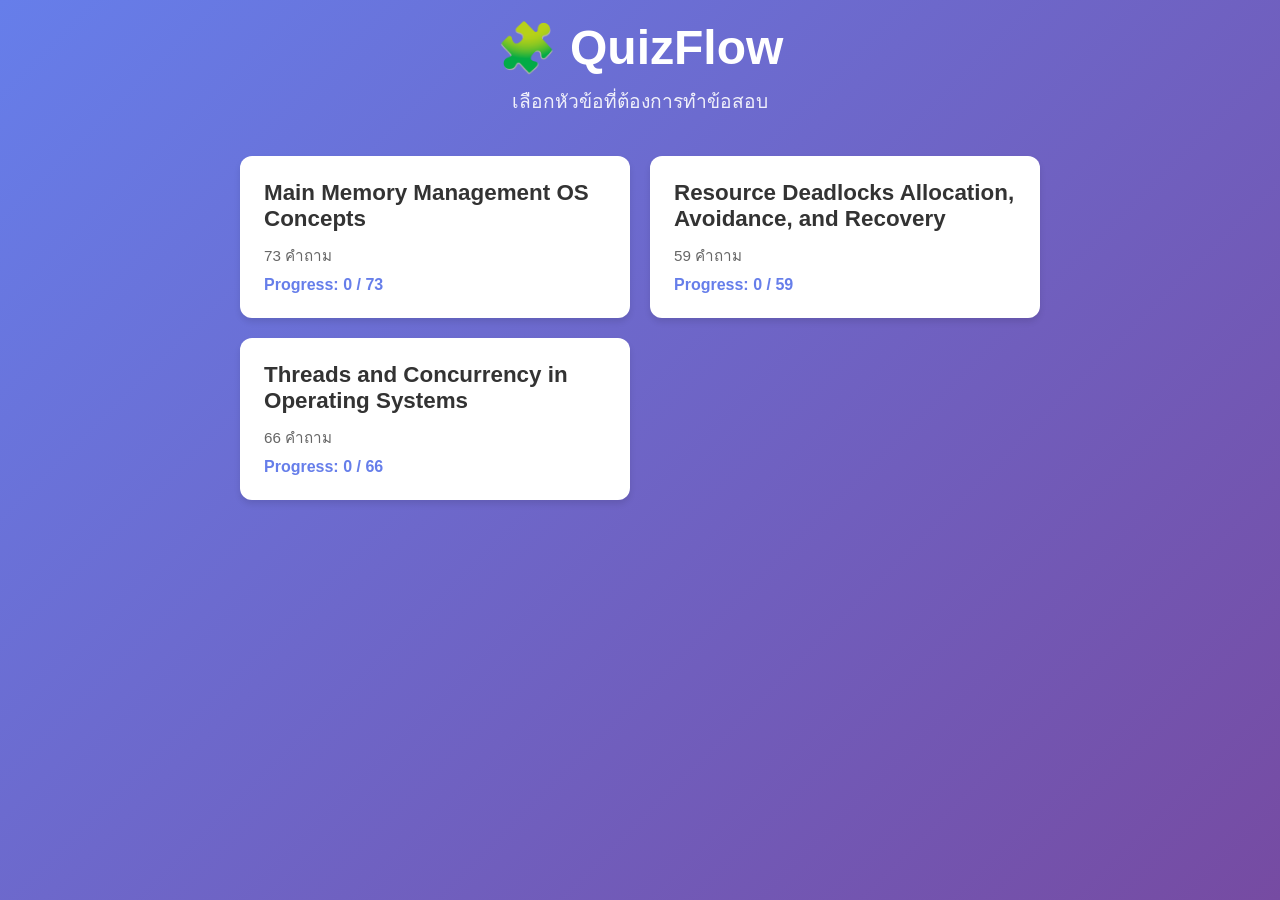
==== index.html @ c289e6de "Initial commit Created from https://vercel.com/new" ====
<!DOCTYPE html>
<html lang="th">
<head>
    <meta charset="UTF-8">
    <meta name="viewport" content="width=device-width, initial-scale=1.0">
    <title>QuizFlow - Quiz Library</title>
    <link rel="stylesheet" href="style.css">
</head>
<body>
    <div class="container">
        <header>
            <h1>🧩 QuizFlow</h1>
            <p class="subtitle">เลือกหัวข้อที่ต้องการทำข้อสอบ</p>
        </header>
        
        <div id="quiz-library" class="quiz-library">
            <div class="loading">กำลังโหลด...</div>
        </div>
    </div>
    
    <script src="library.js"></script>
</body>
</html>
---- style.css ----
* {
    margin: 0;
    padding: 0;
    box-sizing: border-box;
}

body {
    font-family: -apple-system, BlinkMacSystemFont, 'Segoe UI', Roboto, Oxygen, Ubuntu, Cantarell, sans-serif;
    background: linear-gradient(135deg, #667eea 0%, #764ba2 100%);
    min-height: 100vh;
    padding: 20px;
}

.container {
    max-width: 800px;
    margin: 0 auto;
}

header {
    text-align: center;
    color: white;
    margin-bottom: 40px;
}

header h1 {
    font-size: 3em;
    margin-bottom: 10px;
}

.subtitle {
    font-size: 1.2em;
    opacity: 0.9;
}

/* Quiz Library */
.quiz-library {
    display: grid;
    grid-template-columns: repeat(auto-fill, minmax(300px, 1fr));
    gap: 20px;
}

.quiz-card {
    background: white;
    border-radius: 12px;
    padding: 24px;
    cursor: pointer;
    transition: transform 0.2s, box-shadow 0.2s;
    box-shadow: 0 4px 6px rgba(0, 0, 0, 0.1);
}

.quiz-card:hover {
    transform: translateY(-4px);
    box-shadow: 0 8px 12px rgba(0, 0, 0, 0.15);
}

.quiz-card h3 {
    color: #333;
    margin-bottom: 12px;
    font-size: 1.4em;
}

.quiz-info {
    color: #666;
    font-size: 0.95em;
    margin-bottom: 8px;
}

.quiz-progress {
    color: #667eea;
    font-weight: 600;
    font-size: 1em;
}

/* Quiz Page */
.quiz-header {
    display: flex;
    justify-content: space-between;
    align-items: center;
    margin-bottom: 20px;
}

.quiz-header h2 {
    color: white;
    font-size: 1.8em;
}

.btn-back, .btn-reset {
    background: rgba(255, 255, 255, 0.2);
    color: white;
    border: none;
    padding: 10px 20px;
    border-radius: 8px;
    cursor: pointer;
    font-size: 1em;
    transition: background 0.2s;
}

.btn-back:hover, .btn-reset:hover {
    background: rgba(255, 255, 255, 0.3);
}

.header-controls {
    display: flex;
    gap: 10px;
    align-items: center;
}

.btn-shuffle {
    background: rgba(255, 255, 255, 0.2);
    color: white;
    border: 2px solid rgba(255, 255, 255, 0.3);
    padding: 10px 20px;
    border-radius: 8px;
    cursor: pointer;
    font-size: 1em;
    transition: all 0.2s;
}

.btn-shuffle:hover {
    background: rgba(255, 255, 255, 0.3);
    border-color: rgba(255, 255, 255, 0.5);
}

.btn-shuffle.active {
    background: rgba(76, 175, 80, 0.6);
    border-color: rgba(76, 175, 80, 1);
    color: #ffffff;
}

.progress-bar {
    background: rgba(255, 255, 255, 0.2);
    height: 8px;
    border-radius: 4px;
    margin-bottom: 30px;
    overflow: hidden;
}

.progress-fill {
    background: #4ade80;
    height: 100%;
    transition: width 0.3s;
}

/* Quiz Container */
.quiz-container {
    background: white;
    border-radius: 12px;
    padding: 32px;
    box-shadow: 0 8px 16px rgba(0, 0, 0, 0.1);
}

.question-number {
    color: #667eea;
    font-weight: 600;
    margin-bottom: 16px;
    font-size: 1em;
}

.question-text {
    font-size: 1.4em;
    color: #333;
    margin-bottom: 24px;
    line-height: 1.6;
}

.answers {
    display: flex;
    flex-direction: column;
    gap: 12px;
    margin-bottom: 24px;
}

.answer-btn {
    background: #f3f4f6;
    border: 2px solid transparent;
    padding: 16px 20px;
    border-radius: 8px;
    text-align: left;
    cursor: pointer;
    font-size: 1em;
    transition: all 0.2s;
}

.answer-btn:hover {
    background: #e5e7eb;
    border-color: #667eea;
}

.answer-btn.selected {
    background: #ddd6fe;
    border-color: #667eea;
}

.answer-btn.correct {
    background: #d1fae5;
    border-color: #10b981;
}

.answer-btn.incorrect {
    background: #fee2e2;
    border-color: #ef4444;
}

.answer-btn:disabled {
    cursor: not-allowed;
}

.explanation {
    background: #f0f9ff;
    border-left: 4px solid #3b82f6;
    padding: 16px;
    margin-bottom: 24px;
    border-radius: 4px;
}

.explanation-title {
    font-weight: 600;
    color: #1e40af;
    margin-bottom: 8px;
}

.explanation-text {
    color: #1e3a8a;
    line-height: 1.6;
}

.quiz-actions {
    display: flex;
    gap: 12px;
    justify-content: flex-end;
}

.btn-primary, .btn-secondary {
    padding: 12px 24px;
    border: none;
    border-radius: 8px;
    font-size: 1em;
    cursor: pointer;
    transition: all 0.2s;
}

.btn-primary {
    background: #667eea;
    color: white;
}

.btn-primary:hover {
    background: #5568d3;
}

.btn-secondary {
    background: #e5e7eb;
    color: #333;
}

.btn-secondary:hover {
    background: #d1d5db;
}

/* Result Page */
.result-container {
    background: white;
    border-radius: 12px;
    padding: 48px;
    text-align: center;
    box-shadow: 0 8px 16px rgba(0, 0, 0, 0.1);
}

.result-container h2 {
    color: #333;
    font-size: 2.5em;
    margin-bottom: 24px;
}

.score-display {
    font-size: 3em;
    color: #667eea;
    font-weight: 700;
    margin-bottom: 16px;
}

.score-detail {
    color: #666;
    font-size: 1.2em;
    margin-bottom: 32px;
}

.result-actions {
    display: flex;
    gap: 16px;
    justify-content: center;
}

/* Utility */
.hidden {
    display: none;
}

.loading {
    text-align: center;
    color: #666;
    padding: 40px;
    font-size: 1.2em;
}

/* Responsive */
@media (max-width: 768px) {
    .quiz-library {
        grid-template-columns: 1fr;
    }
    
    header h1 {
        font-size: 2em;
    }
    
    .quiz-container {
        padding: 20px;
    }
    
    .question-text {
        font-size: 1.2em;
    }
}
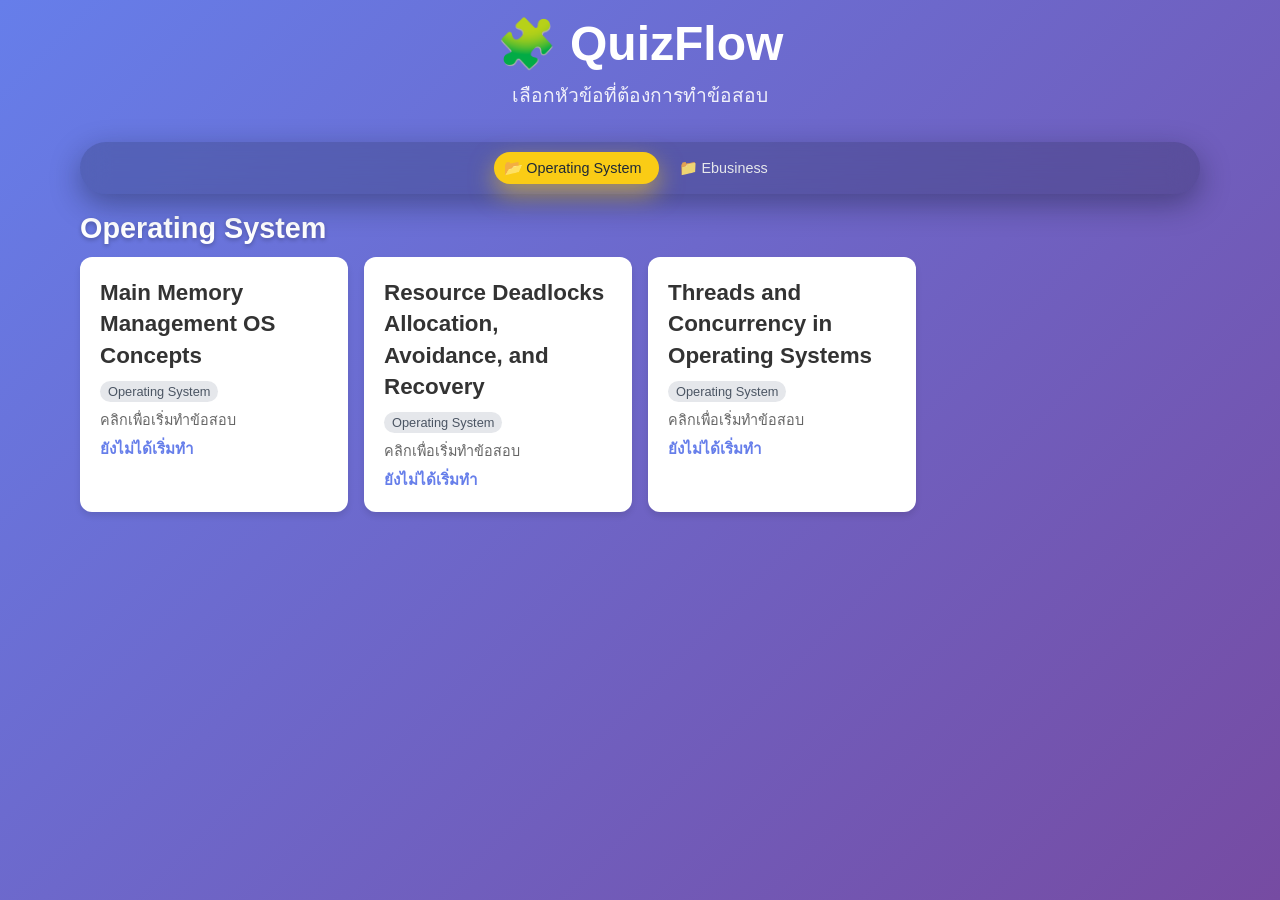
==== commit 6b17bb04: "refactor(quiz-library): Restructure DOM layout and quiz list format for improved organization - Remo" ====
--- a/index.html
+++ b/index.html
@@ -13,7 +13,7 @@
             <p class="subtitle">เลือกหัวข้อที่ต้องการทำข้อสอบ</p>
         </header>
         
-        <div id="quiz-library" class="quiz-library">
+        <div id="quiz-library">
             <div class="loading">กำลังโหลด...</div>
         </div>
     </div>
--- a/style.css
+++ b/style.css
@@ -8,41 +8,108 @@
     font-family: -apple-system, BlinkMacSystemFont, 'Segoe UI', Roboto, Oxygen, Ubuntu, Cantarell, sans-serif;
     background: linear-gradient(135deg, #667eea 0%, #764ba2 100%);
     min-height: 100vh;
-    padding: 20px;
+    padding: 16px;
 }
 
 .container {
-    max-width: 800px;
+    max-width: 1120px;
     margin: 0 auto;
 }
 
+/* ── Index page header ─────────────────────── */
 header {
     text-align: center;
     color: white;
-    margin-bottom: 40px;
+    margin-bottom: 32px;
 }
 
 header h1 {
-    font-size: 3em;
-    margin-bottom: 10px;
+    font-size: clamp(1.8em, 6vw, 3em);
+    margin-bottom: 8px;
 }
 
 .subtitle {
-    font-size: 1.2em;
+    font-size: clamp(0.95em, 3vw, 1.2em);
     opacity: 0.9;
 }
 
-/* Quiz Library */
+/* ── Quiz Library ──────────────────────────── */
 .quiz-library {
     display: grid;
-    grid-template-columns: repeat(auto-fill, minmax(300px, 1fr));
-    gap: 20px;
+    grid-template-columns: repeat(4, minmax(0, 1fr));
+    gap: 16px;
+}
+
+/* ── Subject selector (folder-like chips) ───── */
+.subject-selector {
+    display: flex;
+    flex-wrap: wrap;
+    gap: 10px;
+    justify-content: center;
+    margin-bottom: 18px;
+    padding: 10px;
+    border-radius: 999px;
+    background: rgba(15, 23, 42, 0.22);
+    box-shadow: 0 10px 30px rgba(15, 23, 42, 0.4);
+    backdrop-filter: blur(14px);
+}
+
+.subject-chip {
+    position: relative;
+    border: none;
+    border-radius: 999px;
+    padding: 8px 18px 8px 32px;
+    font-size: 0.9em;
+    cursor: pointer;
+    background: transparent;
+    color: #e5e7eb;
+    transition: transform 0.18s ease, box-shadow 0.18s ease, background 0.18s ease, color 0.18s ease;
+    display: flex;
+    align-items: center;
+    gap: 6px;
+}
+
+.subject-chip::before {
+    content: '📁';
+    position: absolute;
+    left: 10px;
+    font-size: 1.05em;
+    opacity: 0.9;
+}
+
+.subject-chip:hover {
+    transform: translateY(-1px);
+    background: rgba(148, 163, 184, 0.25);
+    box-shadow: 0 6px 14px rgba(15, 23, 42, 0.45);
+}
+
+.subject-chip.active {
+    background: #facc15;
+    color: #1f2937;
+    box-shadow: 0 10px 24px rgba(250, 204, 21, 0.55);
+}
+
+.subject-chip.active::before {
+    content: '📂';
+}
+
+/* ── Subject sections (group by subject) ───── */
+.subject-section {
+    margin-bottom: 32px;
+}
+
+.subject-title {
+    color: #ffffff;
+    font-size: clamp(1.2em, 4vw, 1.8em);
+    font-weight: 600;
+    margin-bottom: 12px;
+    text-shadow: 0 2px 4px rgba(0, 0, 0, 0.25);
 }
 
 .quiz-card {
     background: white;
     border-radius: 12px;
-    padding: 24px;
+    padding: 20px;
     cursor: pointer;
     transition: transform 0.2s, box-shadow 0.2s;
     box-shadow: 0 4px 6px rgba(0, 0, 0, 0.1);
@@ -55,64 +122,93 @@
 
 .quiz-card h3 {
     color: #333;
-    margin-bottom: 12px;
-    font-size: 1.4em;
+    margin-bottom: 10px;
+    font-size: clamp(1.1em, 3.5vw, 1.4em);
+    line-height: 1.4;
+}
+
+.quiz-subject-tag {
+    display: inline-block;
+    font-size: 0.8em;
+    color: #4b5563;
+    background: #e5e7eb;
+    padding: 3px 8px;
+    border-radius: 999px;
+    margin-bottom: 6px;
 }
 
 .quiz-info {
     color: #666;
-    font-size: 0.95em;
-    margin-bottom: 8px;
+    font-size: 0.9em;
+    margin-bottom: 6px;
 }
 
 .quiz-progress {
     color: #667eea;
     font-weight: 600;
-    font-size: 1em;
-}
-
-/* Quiz Page */
+    font-size: 0.95em;
+}
+
+/* ── Quiz Page Header ──────────────────────── */
 .quiz-header {
     display: flex;
     justify-content: space-between;
     align-items: center;
-    margin-bottom: 20px;
+    margin-bottom: 16px;
+    gap: 8px;
+    flex-wrap: wrap;
 }
 
 .quiz-header h2 {
     color: white;
-    font-size: 1.8em;
-}
-
-.btn-back, .btn-reset {
+    font-size: clamp(1em, 4vw, 1.8em);
+    flex: 1;
+    text-align: center;
+    min-width: 0;
+    overflow: hidden;
+    text-overflow: ellipsis;
+    white-space: nowrap;
+}
+
+/* ── Shared header button styles ───────────── */
+.btn-back,
+.btn-reset {
     background: rgba(255, 255, 255, 0.2);
     color: white;
     border: none;
-    padding: 10px 20px;
+    padding: 9px 16px;
     border-radius: 8px;
     cursor: pointer;
-    font-size: 1em;
+    font-size: 0.9em;
+    white-space: nowrap;
     transition: background 0.2s;
-}
-
-.btn-back:hover, .btn-reset:hover {
+    flex-shrink: 0;
+}
+
+.btn-back:hover,
+.btn-reset:hover {
     background: rgba(255, 255, 255, 0.3);
 }
 
+/* ── Header controls group ─────────────────── */
 .header-controls {
     display: flex;
-    gap: 10px;
+    gap: 8px;
     align-items: center;
+    flex-wrap: wrap;
+    justify-content: flex-end;
+    flex-shrink: 0;
 }
 
 .btn-shuffle {
     background: rgba(255, 255, 255, 0.2);
     color: white;
     border: 2px solid rgba(255, 255, 255, 0.3);
-    padding: 10px 20px;
+    padding: 9px 14px;
     border-radius: 8px;
     cursor: pointer;
-    font-size: 1em;
+    font-size: 0.9em;
+    white-space: nowrap;
     transition: all 0.2s;
 }
 
@@ -122,16 +218,18 @@
 }
 
 .btn-shuffle.active {
-    background: rgba(76, 175, 80, 0.6);
+    background: rgba(76, 175, 80, 0.65);
     border-color: rgba(76, 175, 80, 1);
     color: #ffffff;
-}
-
+    box-shadow: 0 0 8px rgba(76, 175, 80, 0.45);
+}
+
+/* ── Progress bar ──────────────────────────── */
 .progress-bar {
     background: rgba(255, 255, 255, 0.2);
     height: 8px;
     border-radius: 4px;
-    margin-bottom: 30px;
+    margin-bottom: 20px;
     overflow: hidden;
 }
 
@@ -141,43 +239,46 @@
     transition: width 0.3s;
 }
 
-/* Quiz Container */
+/* ── Quiz Container ────────────────────────── */
 .quiz-container {
     background: white;
     border-radius: 12px;
-    padding: 32px;
+    padding: 28px;
     box-shadow: 0 8px 16px rgba(0, 0, 0, 0.1);
 }
 
 .question-number {
     color: #667eea;
     font-weight: 600;
-    margin-bottom: 16px;
-    font-size: 1em;
+    margin-bottom: 12px;
+    font-size: 0.95em;
 }
 
 .question-text {
-    font-size: 1.4em;
+    font-size: clamp(1.05em, 3.5vw, 1.4em);
     color: #333;
-    margin-bottom: 24px;
-    line-height: 1.6;
+    margin-bottom: 20px;
+    line-height: 1.65;
+    word-break: break-word;
 }
 
 .answers {
     display: flex;
     flex-direction: column;
-    gap: 12px;
-    margin-bottom: 24px;
+    gap: 10px;
+    margin-bottom: 20px;
 }
 
 .answer-btn {
     background: #f3f4f6;
     border: 2px solid transparent;
-    padding: 16px 20px;
+    padding: 14px 16px;
     border-radius: 8px;
     text-align: left;
     cursor: pointer;
-    font-size: 1em;
+    font-size: clamp(0.9em, 2.5vw, 1em);
+    line-height: 1.5;
+    word-break: break-word;
     transition: all 0.2s;
 }
 
@@ -208,35 +309,43 @@
 .explanation {
     background: #f0f9ff;
     border-left: 4px solid #3b82f6;
-    padding: 16px;
-    margin-bottom: 24px;
+    padding: 14px;
+    margin-bottom: 20px;
     border-radius: 4px;
 }
 
 .explanation-title {
     font-weight: 600;
     color: #1e40af;
-    margin-bottom: 8px;
+    margin-bottom: 6px;
 }
 
 .explanation-text {
     color: #1e3a8a;
     line-height: 1.6;
+    font-size: 0.95em;
+    word-break: break-word;
 }
 
 .quiz-actions {
     display: flex;
-    gap: 12px;
+    gap: 10px;
     justify-content: flex-end;
-}
-
-.btn-primary, .btn-secondary {
-    padding: 12px 24px;
+    flex-wrap: wrap;
+}
+
+.btn-primary,
+.btn-secondary {
+    padding: 11px 22px;
     border: none;
     border-radius: 8px;
     font-size: 1em;
     cursor: pointer;
     transition: all 0.2s;
+    flex: 1;
+    min-width: 100px;
+    max-width: 200px;
+    text-align: center;
 }
 
 .btn-primary {
@@ -257,41 +366,49 @@
     background: #d1d5db;
 }
 
-/* Result Page */
+/* ── Result Page ───────────────────────────── */
 .result-container {
     background: white;
     border-radius: 12px;
-    padding: 48px;
+    padding: 36px 24px;
     text-align: center;
     box-shadow: 0 8px 16px rgba(0, 0, 0, 0.1);
 }
 
 .result-container h2 {
     color: #333;
-    font-size: 2.5em;
-    margin-bottom: 24px;
+    font-size: clamp(1.6em, 6vw, 2.5em);
+    margin-bottom: 20px;
 }
 
 .score-display {
-    font-size: 3em;
+    font-size: clamp(2em, 8vw, 3em);
     color: #667eea;
     font-weight: 700;
-    margin-bottom: 16px;
+    margin-bottom: 12px;
 }
 
 .score-detail {
     color: #666;
-    font-size: 1.2em;
-    margin-bottom: 32px;
+    font-size: clamp(1em, 3vw, 1.2em);
+    margin-bottom: 28px;
 }
 
 .result-actions {
     display: flex;
-    gap: 16px;
+    gap: 12px;
     justify-content: center;
-}
-
-/* Utility */
+    flex-wrap: wrap;
+}
+
+.result-actions .btn-primary,
+.result-actions .btn-secondary {
+    flex: 1;
+    min-width: 120px;
+    max-width: 180px;
+}
+
+/* ── Utility ───────────────────────────────── */
 .hidden {
     display: none;
 }
@@ -299,25 +416,133 @@
 .loading {
     text-align: center;
     color: #666;
-    padding: 40px;
-    font-size: 1.2em;
-}
-
-/* Responsive */
-@media (max-width: 768px) {
+    padding: 40px 20px;
+    font-size: 1.1em;
+}
+
+/* ══════════════════════════════════════════════
+   RESPONSIVE BREAKPOINTS
+   ══════════════════════════════════════════════ */
+
+/* ── Tablet / Small phone (≤ 600px) ─────────── */
+@media (max-width: 600px) {
+    body {
+        padding: 12px;
+    }
+
+    header {
+        margin-bottom: 20px;
+    }
+
+    .quiz-header {
+        gap: 6px;
+    }
+
+    .quiz-header h2 {
+        font-size: clamp(0.9em, 4vw, 1.2em);
+    }
+
+    .btn-back,
+    .btn-reset {
+        padding: 8px 12px;
+        font-size: 0.85em;
+    }
+
+    .btn-shuffle {
+        padding: 8px 12px;
+        font-size: 0.82em;
+    }
+
     .quiz-library {
         grid-template-columns: 1fr;
-    }
-    
-    header h1 {
-        font-size: 2em;
-    }
-    
+        gap: 12px;
+    }
+
     .quiz-container {
-        padding: 20px;
-    }
-    
+        padding: 18px 14px;
+    }
+
     .question-text {
-        font-size: 1.2em;
-    }
-}
+        font-size: 1.05em;
+        margin-bottom: 16px;
+    }
+
+    .answer-btn {
+        padding: 12px 14px;
+        font-size: 0.92em;
+    }
+
+    .result-container {
+        padding: 24px 16px;
+    }
+
+    /* Action buttons: full-width on small screens */
+    .quiz-actions {
+        justify-content: stretch;
+    }
+
+    .btn-primary,
+    .btn-secondary {
+        max-width: 100%;
+    }
+
+    .result-actions .btn-primary,
+    .result-actions .btn-secondary {
+        max-width: 100%;
+    }
+}
+
+/* ── Extra small phone (≤ 400px) ───────────── */
+@media (max-width: 400px) {
+    body {
+        padding: 8px;
+    }
+
+    /*  Header layout on xs:
+        Row 1: [← กลับ]           [ปุ่มกลุ่ม]
+        Row 2: [     ชื่อวิชา     ]              */
+    .quiz-header {
+        flex-wrap: wrap;
+        align-items: flex-start;
+    }
+
+    .quiz-header h2 {
+        order: 3;
+        flex: 0 0 100%;
+        text-align: center;
+        font-size: 0.95em;
+        white-space: normal;
+        margin-top: 4px;
+    }
+
+    .btn-back {
+        order: 1;
+    }
+
+    .header-controls {
+        order: 2;
+    }
+
+    /* Compact buttons: show emoji only, hide text label */
+    .btn-label {
+        display: none;
+    }
+
+    .btn-shuffle {
+        padding: 8px 10px;
+        font-size: 1em;
+    }
+
+    .btn-reset {
+        padding: 8px 10px;
+        font-size: 0.82em;
+    }
+
+    .quiz-container {
+        padding: 14px 12px;
+    }
+
+    .answer-btn {
+        padding: 11px 12px;
+    }
+}
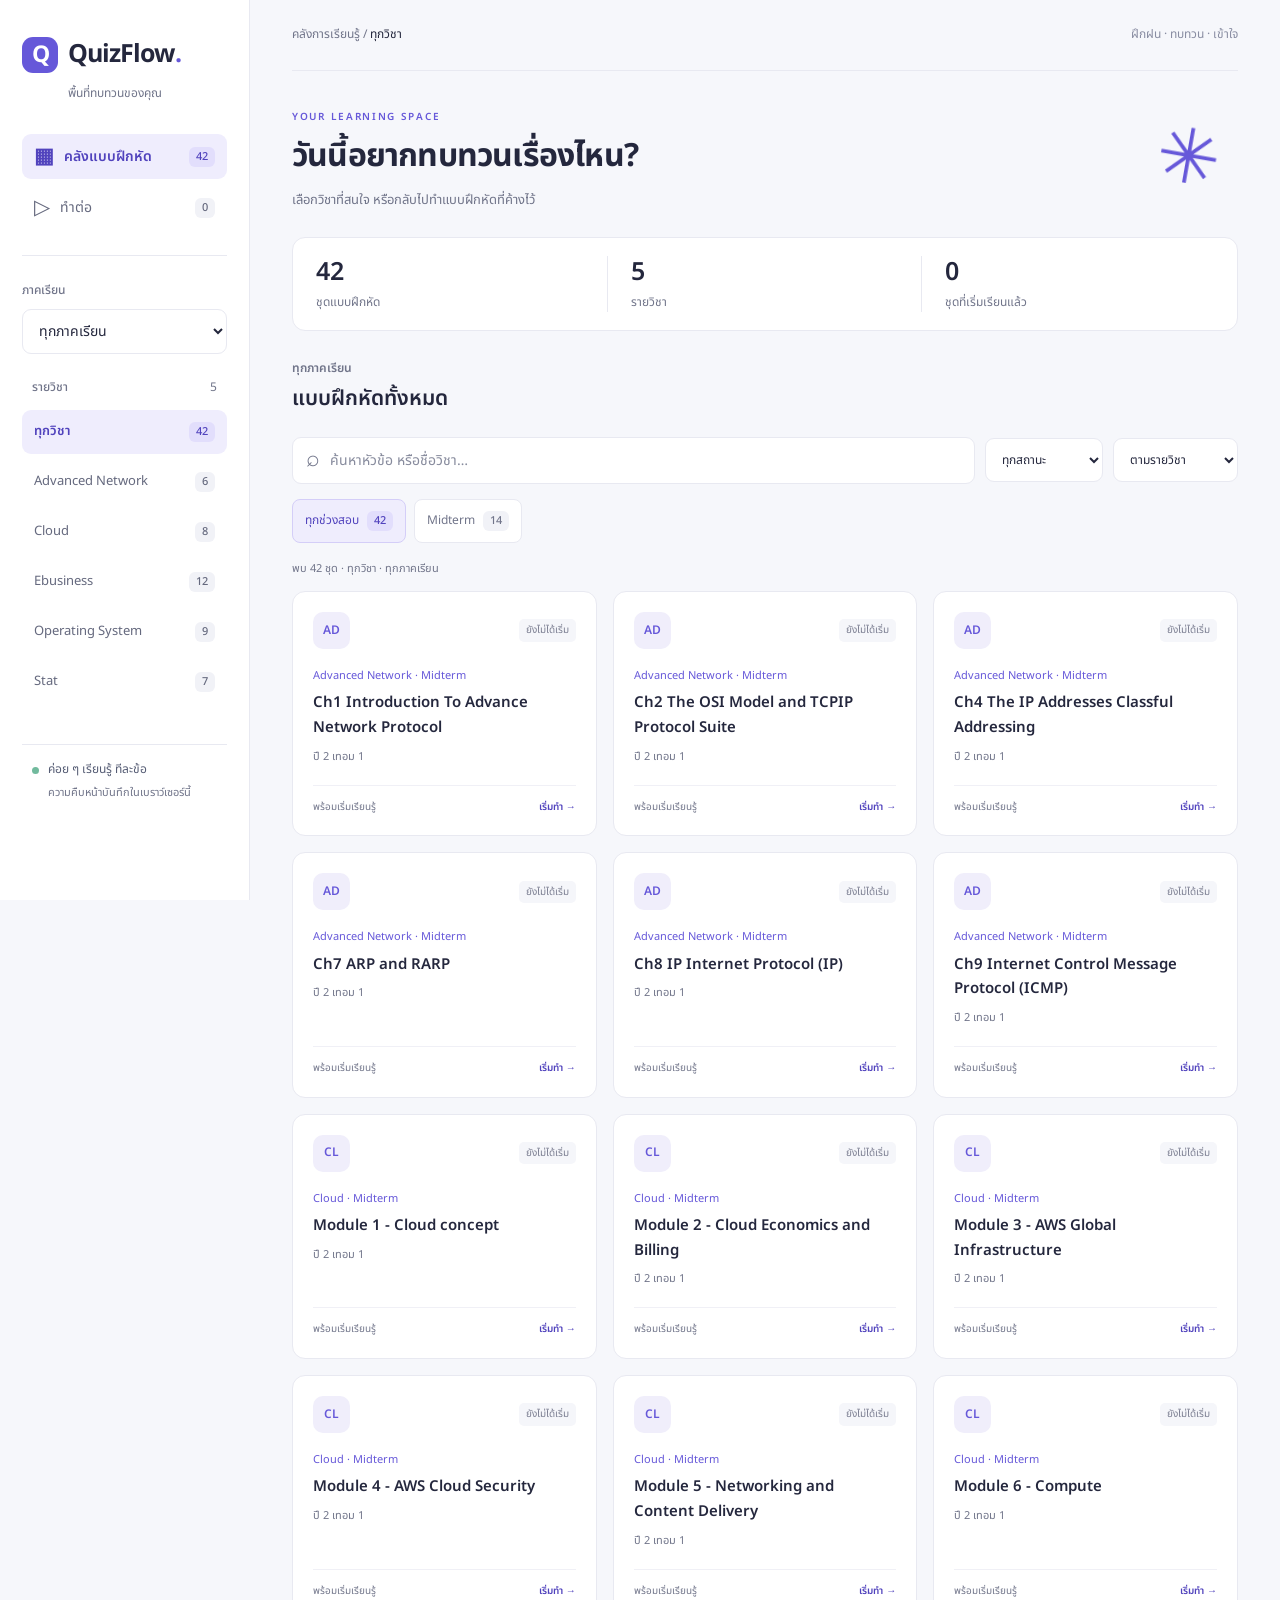
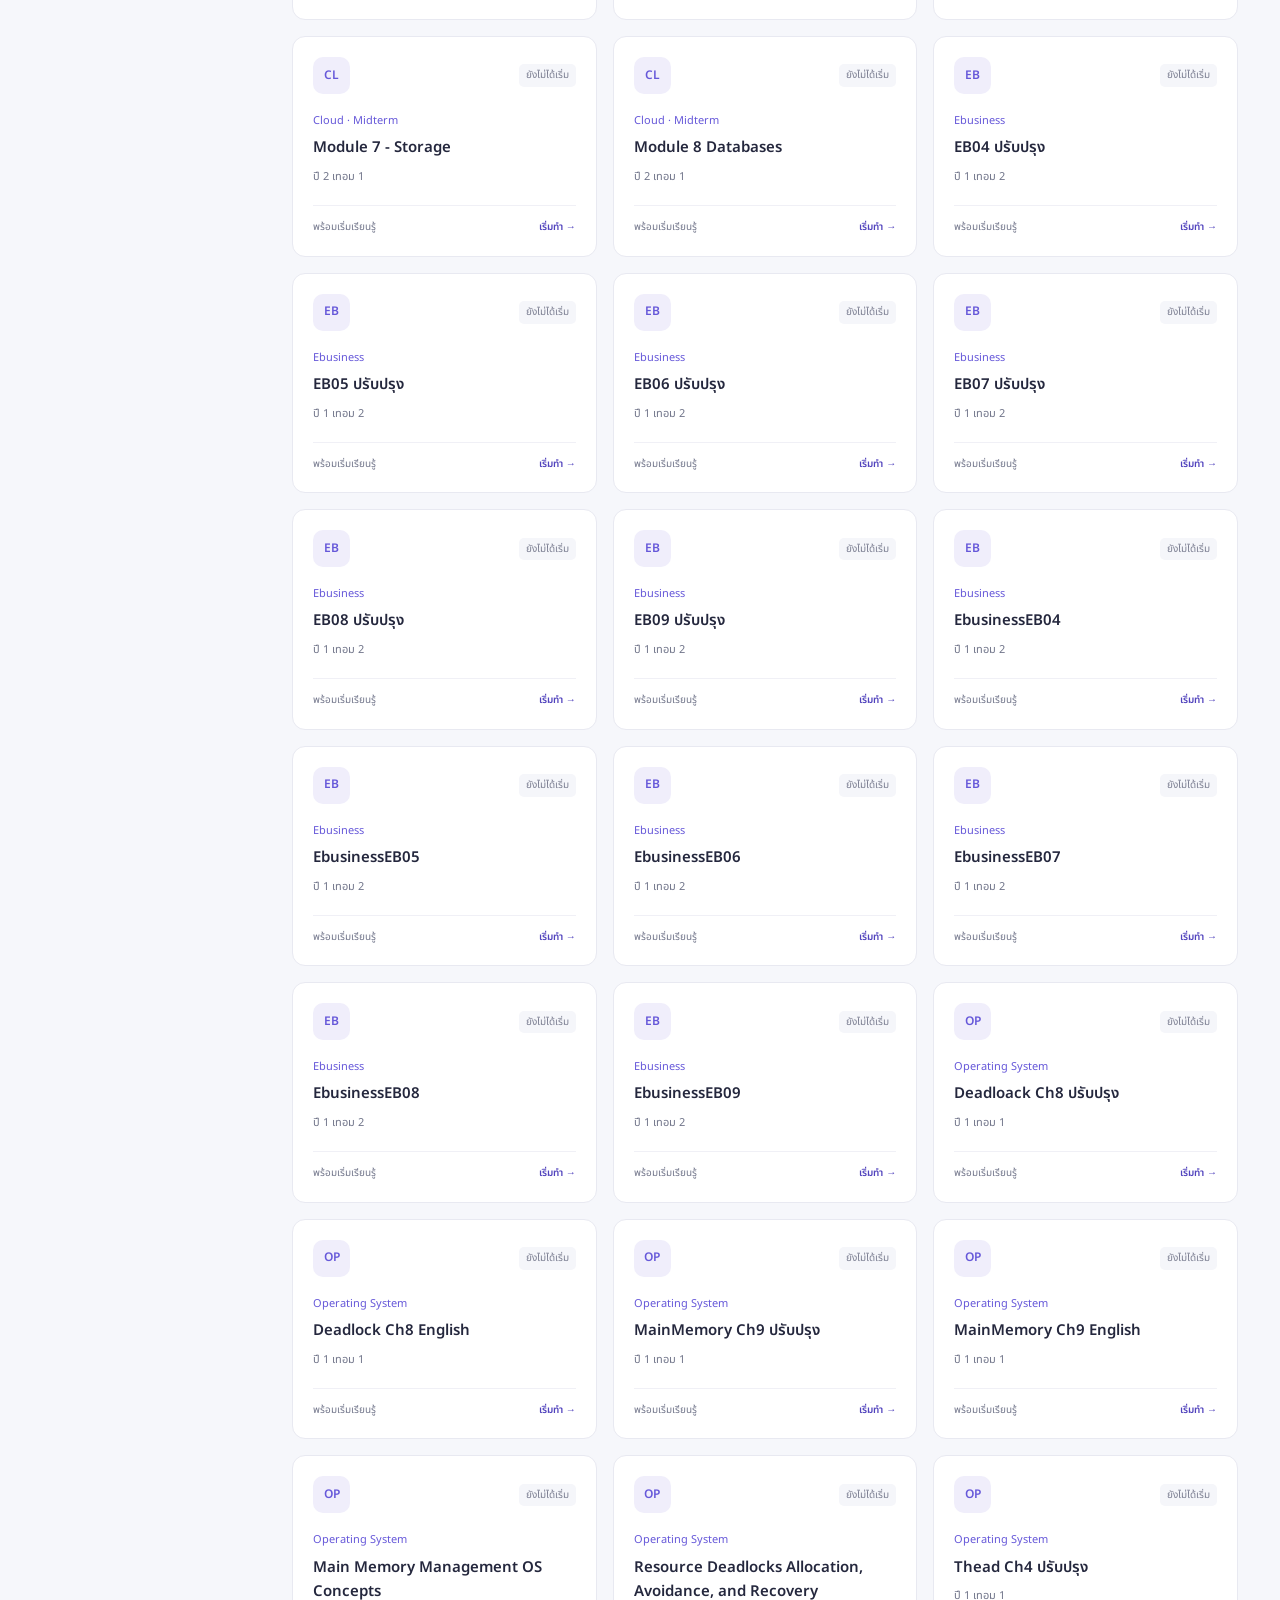
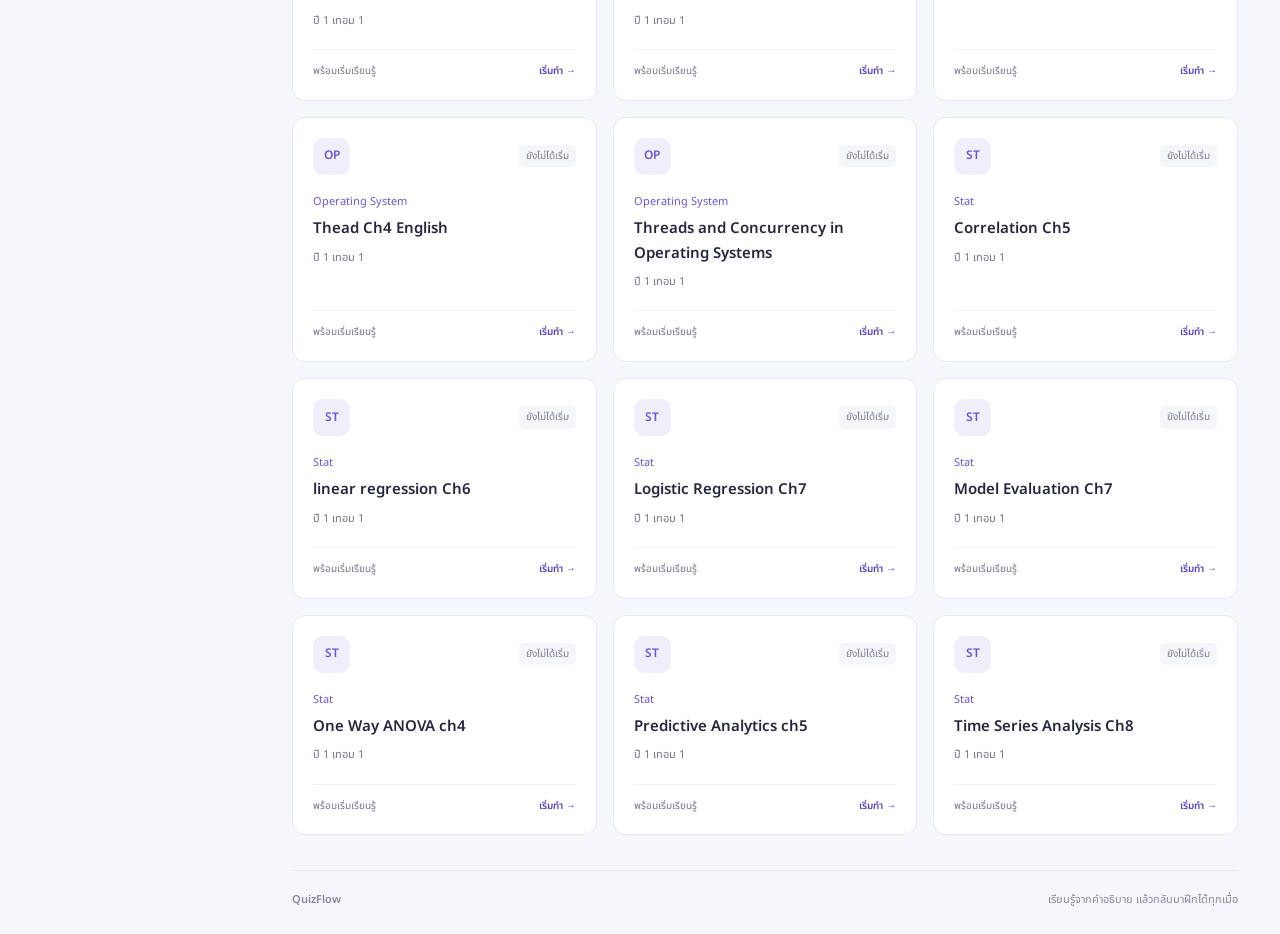
==== commit 928f2d7a: "Improve quiz navigation and document quiz authoring workflow" ====
--- a/index.html
+++ b/index.html
@@ -3,21 +3,49 @@
 <head>
     <meta charset="UTF-8">
     <meta name="viewport" content="width=device-width, initial-scale=1.0">
-    <title>QuizFlow - Quiz Library</title>
+    <meta name="theme-color" content="#f6f7fb">
+    <title>QuizFlow — คลังแบบฝึกหัด</title>
     <link rel="stylesheet" href="style.css">
 </head>
-<body>
-    <div class="container">
-        <header>
-            <h1>🧩 QuizFlow</h1>
-            <p class="subtitle">เลือกหัวข้อที่ต้องการทำข้อสอบ</p>
-        </header>
-        
-        <div id="quiz-library">
-            <div class="loading">กำลังโหลด...</div>
-        </div>
+<body class="library-page">
+    <a class="skip-link" href="#main-content">ข้ามไปยังแบบฝึกหัด</a>
+    <div class="app-shell">
+        <aside class="sidebar" aria-label="เมนูคลังแบบฝึกหัด">
+            <a class="brand" href="index.html" aria-label="QuizFlow หน้าแรก"><span class="brand-mark" aria-hidden="true">Q</span>QuizFlow<span class="brand-dot">.</span></a>
+            <p class="sidebar-caption">พื้นที่ทบทวนของคุณ</p>
+            <nav class="primary-nav" aria-label="เมนูหลัก">
+                <button class="nav-item active" id="view-all" aria-pressed="true"><span aria-hidden="true">▦</span> คลังแบบฝึกหัด <span class="nav-count" id="all-count">0</span></button>
+                <button class="nav-item" id="view-continue" aria-pressed="false"><span aria-hidden="true">▷</span> ทำต่อ <span class="nav-count" id="continue-count">0</span></button>
+            </nav>
+            <div class="sidebar-divider"></div>
+            <label class="menu-label" for="semester-select">ภาคเรียน</label>
+            <select id="semester-select" disabled><option value="">ทุกภาคเรียน</option></select>
+            <div class="subjects-heading"><h2 class="menu-label">รายวิชา</h2><span id="subject-count" class="muted"></span></div>
+            <label class="sr-only" for="course-select">เลือกรายวิชา</label>
+            <select id="course-select" class="mobile-course-select" disabled><option value="">ทุกวิชา</option></select>
+            <nav id="subject-menu" class="subject-menu" aria-label="เลือกรายวิชา"></nav>
+            <div class="sidebar-note"><span class="note-dot" aria-hidden="true"></span><div>ค่อย ๆ เรียนรู้ ทีละข้อ<p>ความคืบหน้าบันทึกในเบราว์เซอร์นี้</p></div></div>
+        </aside>
+        <main class="main-content" id="main-content">
+            <header class="page-topbar"><span>คลังการเรียนรู้ / <span id="breadcrumb-current">ทุกวิชา</span></span><span class="topbar-note">ฝึกฝน · ทบทวน · เข้าใจ</span></header>
+            <section class="library-intro" aria-labelledby="page-title"><div><p class="eyebrow">YOUR LEARNING SPACE</p><h1 id="page-title">วันนี้อยากทบทวนเรื่องไหน?</h1><p class="subtitle">เลือกวิชาที่สนใจ หรือกลับไปทำแบบฝึกหัดที่ค้างไว้</p></div><div class="intro-symbol" aria-hidden="true">✳</div></section>
+            <section class="library-stats" aria-label="ภาพรวมการเรียนรู้"><div><span id="stat-quizzes">—</span><p>ชุดแบบฝึกหัด</p></div><div><span id="stat-subjects">—</span><p>รายวิชา</p></div><div><span id="stat-started">—</span><p>ชุดที่เริ่มเรียนแล้ว</p></div></section>
+            <section id="resume-section" class="resume-section hidden" aria-labelledby="resume-title"></section>
+            <section class="library-content" aria-labelledby="library-heading">
+                <div class="section-heading"><div><p class="eyebrow" id="scope-label">ทุกภาคเรียน</p><h2 id="library-heading">แบบฝึกหัดทั้งหมด</h2></div><button id="clear-filters" class="text-button hidden">ล้างตัวกรอง</button></div>
+                <div class="library-toolbar">
+                    <div class="search-field"><span aria-hidden="true">⌕</span><label class="sr-only" for="quiz-search">ค้นหาหัวข้อหรือวิชาในรายการที่เลือก</label><input id="quiz-search" type="search" placeholder="ค้นหาหัวข้อ หรือชื่อวิชา…" autocomplete="off"></div>
+                    <label class="sr-only" for="status-filter">สถานะแบบฝึกหัด</label><select id="status-filter"><option value="all">ทุกสถานะ</option><option value="new">ยังไม่ได้เริ่ม</option><option value="started">กำลังทำ</option><option value="completed">ทำครบแล้ว</option></select>
+                    <label class="sr-only" for="sort-select">เรียงแบบฝึกหัด</label><select id="sort-select"><option value="default">ตามรายวิชา</option><option value="name">ชื่อ A–Z</option><option value="recent">ทำล่าสุดก่อน</option></select>
+                </div>
+                <div id="assessment-filters" class="assessment-filters" role="group" aria-label="ช่วงสอบ"></div>
+                <p id="results-count" class="results-count" role="status" aria-live="polite"></p>
+                <div id="quiz-library" class="quiz-library" aria-busy="true"><div class="empty-state">กำลังโหลดแบบฝึกหัด…</div></div>
+            </section>
+            <footer class="page-footer"><span>QuizFlow</span><p>เรียนรู้จากคำอธิบาย แล้วกลับมาฝึกได้ทุกเมื่อ</p></footer>
+        </main>
     </div>
-    
+    <script src="storage.js"></script>
     <script src="library.js"></script>
 </body>
 </html>
--- a/style.css
+++ b/style.css
@@ -1,548 +1,196 @@
-* {
-    margin: 0;
-    padding: 0;
-    box-sizing: border-box;
+@import url('https://fonts.googleapis.com/css2?family=Noto+Sans+Thai:wght@400;500;600;700&display=swap');
+:root { --ink:#24273d; --muted:#71758a; --accent:#6658d9; --accent-dark:#5143bd; --accent-light:#efedfd; --border:#e8e9f1; --surface:#fff; --background:#f6f7fb; }
+* { box-sizing:border-box; margin:0; padding:0; }
+body { font-family:'Noto Sans Thai','Segoe UI',sans-serif; color:var(--ink); background:var(--background); font-size:14px; line-height:1.65; }
+button,input,select,summary { font:inherit; }
+button,select,summary { cursor:pointer; }
+a { color:inherit; text-decoration:none; }
+button,a,input,select,summary { -webkit-tap-highlight-color:transparent; }
+:focus-visible { outline:3px solid var(--accent); outline-offset:4px; }
+button { border:0; }
+button:disabled { cursor:wait; opacity:.55; }
+.hidden { display:none !important; }
+.sr-only { position:absolute; width:1px; height:1px; padding:0; overflow:hidden; clip:rect(0,0,0,0); white-space:nowrap; border:0; }
+.skip-link { position:fixed; left:16px; top:-100px; background:var(--ink); color:white; padding:12px 20px; border-radius:8px; z-index:20; }
+.skip-link:focus { top:12px; }
+.muted { color:var(--muted); }
+.app-shell { display:grid; grid-template-columns:250px minmax(0,1fr); min-height:100vh; max-width:1680px; margin:auto; }
+.sidebar { background:var(--surface); border-right:1px solid var(--border); padding:34px 22px; display:flex; flex-direction:column; align-self:start; position:sticky; top:0; min-height:100vh; }
+.brand { display:inline-flex; align-items:center; gap:10px; font-size:25px; font-weight:700; letter-spacing:-1px; width:fit-content; }
+.brand-mark { display:grid; place-items:center; width:36px; height:36px; background:var(--accent); color:white; border-radius:11px; font-size:23px; }
+.brand-dot { color:var(--accent); margin-left:-9px; }
+.sidebar-caption { color:var(--muted); font-size:12px; margin:9px 0 30px 46px; }
+.primary-nav,.subject-menu { display:flex; flex-direction:column; gap:6px; }
+.nav-item,.subject-item { display:flex; align-items:center; gap:10px; width:100%; text-align:left; padding:11px 12px; border-radius:9px; background:transparent; color:#65697e; min-height:44px; }
+.nav-item > span:first-child { font-size:21px; line-height:1; }
+.nav-item:hover,.subject-item:hover { background:#f6f5fc; }
+.nav-item.active,.subject-item.active { background:var(--accent-light); color:var(--accent-dark); font-weight:600; }
+.nav-count { margin-left:auto; font-size:11px; background:#f1f2f7; border-radius:6px; padding:1px 7px; flex-shrink:0; font-weight:500; }
+.active .nav-count { background:#e2defc; color:var(--accent-dark); }
+.sidebar-divider { height:1px; background:var(--border); margin:25px 0; }
+.menu-label { font-size:12px; color:var(--muted); font-weight:500; }
+select { background:white; border:1px solid var(--border); border-radius:9px; padding:10px 32px 10px 12px; color:var(--ink); max-width:100%; min-height:44px; }
+.sidebar select { margin-top:8px; width:100%; }
+.mobile-course-select { display:none; }
+.subjects-heading { display:flex; justify-content:space-between; margin:24px 10px 12px; font-size:12px; }
+.subject-item { font-size:13px; }
+.subject-item > span:first-child { overflow-wrap:anywhere; }
+.sidebar-note { display:flex; gap:9px; margin-top:40px; padding:15px 10px 0; border-top:1px solid var(--border); font-size:12px; color:#555c74; }
+.sidebar-note p { margin-top:4px; font-size:11px; color:var(--muted); }
+.note-dot { background:#71ba9d; width:7px; height:7px; border-radius:50%; margin-top:7px; flex-shrink:0; }
+.main-content { padding:0 42px; min-width:0; }
+.page-topbar { display:flex; justify-content:space-between; gap:15px; padding:25px 0; border-bottom:1px solid var(--border); color:var(--muted); font-size:12px; }
+#breadcrumb-current { color:var(--ink); }
+.topbar-note { color:#898da2; }
+.library-intro { display:flex; align-items:center; justify-content:space-between; gap:20px; padding:38px 0 26px; }
+.eyebrow { color:var(--accent); font-size:10px; letter-spacing:1.7px; font-weight:600; margin-bottom:8px; }
+h1 { font-size:clamp(24px,2.5vw,34px); letter-spacing:-.8px; line-height:1.45; }
+.subtitle { color:var(--muted); margin-top:10px; font-size:13px; }
+.intro-symbol { color:var(--accent); font-size:76px; line-height:1; width:100px; text-align:center; transform:rotate(10deg); }
+.library-stats { display:grid; grid-template-columns:repeat(3,1fr); border:1px solid var(--border); background:white; border-radius:13px; margin-bottom:28px; padding:18px 0; }
+.library-stats > div { padding:0 23px; border-right:1px solid var(--border); }
+.library-stats > div:last-child { border:0; }
+.library-stats span { font-size:25px; font-weight:600; line-height:1.3; }
+.library-stats p { font-size:12px; color:var(--muted); margin-top:4px; }
+.resume-section { display:flex; justify-content:space-between; align-items:center; gap:20px; background:#eeecfd; border:1px solid #dfdbfb; border-radius:13px; padding:21px 24px; margin-bottom:30px; }
+.resume-section h2 { font-size:17px; overflow-wrap:anywhere; }
+.resume-section p:last-child { color:#716997; font-size:12px; margin-top:5px; }
+.resume-section > div { min-width:0; }
+.section-heading { display:flex; align-items:center; justify-content:space-between; gap:14px; margin-bottom:20px; }
+.section-heading h2 { font-size:21px; font-weight:600; }
+.section-heading .eyebrow { color:var(--muted); letter-spacing:0; font-size:12px; margin-bottom:3px; }
+.text-button { color:var(--accent-dark); background:transparent; font-size:12px; padding:10px 0; }
+.library-toolbar { display:flex; align-items:center; gap:10px; }
+.search-field { display:flex; align-items:center; gap:10px; background:white; border:1px solid var(--border); border-radius:9px; padding:0 13px; flex:1; min-width:0; }
+.search-field > span { color:var(--muted); font-size:23px; }
+.search-field input { width:100%; min-width:0; background:transparent; border:0; padding:11px 0; color:var(--ink); }
+.search-field:focus-within { outline:2px solid var(--accent); outline-offset:2px; }
+.search-field input:focus-visible { outline:0; }
+input::placeholder { color:#878b9d; }
+.library-toolbar select { font-size:12px; }
+.assessment-filters { display:flex; flex-wrap:wrap; gap:8px; margin-top:15px; }
+.assessment-filters:empty { display:none; }
+.filter-chip { display:flex; align-items:center; gap:8px; border:1px solid var(--border); background:white; border-radius:8px; padding:8px 12px; color:var(--muted); font-size:12px; min-height:44px; }
+.filter-chip.active { background:var(--accent-light); color:var(--accent-dark); border-color:#d4cef8; }
+.results-count { color:var(--muted); font-size:11px; margin:17px 0 13px; }
+.quiz-library { display:grid; grid-template-columns:repeat(3,minmax(0,1fr)); gap:16px; }
+.quiz-card { background:white; border:1px solid var(--border); border-radius:13px; padding:20px; display:flex; flex-direction:column; transition:transform .18s,box-shadow .18s,border-color .18s; }
+.quiz-card:hover { transform:translateY(-3px); border-color:#c9c1f6; box-shadow:0 8px 24px #3431590b; }
+.card-top { display:flex; justify-content:space-between; align-items:center; gap:8px; margin-bottom:18px; }
+.course-icon { display:grid; place-items:center; width:37px; height:37px; background:#f0eefb; color:var(--accent); border-radius:10px; font-size:12px; font-weight:600; }
+.status-badge { font-size:10px; color:#7b7e91; background:#f5f6fa; border-radius:5px; padding:3px 7px; }
+.status-badge.started { background:#fff3dc; color:#946517; }
+.status-badge.completed { background:#e8f6ee; color:#287647; }
+.card-metadata { font-size:11px; color:var(--accent); margin-bottom:6px; }
+.quiz-card h3 { font-size:15px; font-weight:600; line-height:1.65; overflow-wrap:anywhere; }
+.card-semester { color:var(--muted); font-size:11px; margin:7px 0 19px; }
+.card-bottom { display:flex; justify-content:space-between; gap:8px; padding-top:13px; border-top:1px solid #f0f0f6; margin-top:auto; font-size:10px; color:var(--muted); }
+.card-action { color:var(--accent-dark); font-weight:600; flex-shrink:0; }
+.empty-state { grid-column:1/-1; text-align:center; padding:45px 20px; background:white; border:1px dashed #d6d5e4; border-radius:13px; color:var(--muted); }
+.empty-state h3 { font-size:17px; color:var(--ink); }
+.empty-state p { margin:10px 0 20px; }
+.page-footer { display:flex; justify-content:space-between; gap:15px; margin:35px 0 25px; padding-top:20px; border-top:1px solid var(--border); font-size:11px; color:#85899e; }
+.page-footer > span { font-weight:600; }
+.btn-primary,.btn-secondary { display:inline-flex; justify-content:center; align-items:center; gap:8px; padding:11px 19px; border-radius:9px; min-height:44px; font-size:13px; text-align:center; font-weight:500; }
+.btn-primary { background:var(--accent); color:white; }
+.btn-primary:hover { background:var(--accent-dark); }
+.btn-secondary { background:white; color:#62667c; border:1px solid var(--border); }
+.btn-secondary:hover { background:#f0eefb; }
+.resume-section .btn-primary { flex-shrink:0; }
+/* Quiz: make the question primary and place occasional actions in a disclosure. */
+.quiz-shell { max-width:890px; padding:0 24px; margin:auto; }
+.quiz-topbar { display:flex; justify-content:space-between; align-items:center; gap:15px; padding:25px 0; border-bottom:1px solid var(--border); }
+.breadcrumb { display:flex; gap:10px; color:var(--muted); font-size:12px; margin:25px 0 20px; flex-wrap:wrap; }
+.breadcrumb a:hover { color:var(--accent); }
+.quiz-header { display:flex; align-items:flex-start; justify-content:space-between; gap:20px; margin-bottom:25px; }
+.quiz-header > div { min-width:0; }
+.quiz-header h1 { font-size:clamp(21px,3vw,28px); overflow-wrap:anywhere; }
+.quiz-settings { position:relative; flex-shrink:0; }
+.quiz-settings summary { border:1px solid var(--border); background:white; border-radius:9px; padding:10px 14px; font-size:12px; min-height:44px; list-style:none; }
+.quiz-settings summary::-webkit-details-marker { display:none; }
+.quiz-settings[open] summary { border-color:#c9c1f6; color:var(--accent-dark); }
+.settings-panel { position:absolute; top:54px; right:0; width:280px; padding:18px; border:1px solid var(--border); box-shadow:0 15px 45px #24273d18; background:white; border-radius:12px; z-index:5; }
+.setting-toggle { display:flex; align-items:center; justify-content:space-between; width:100%; gap:10px; padding:12px 0; background:transparent; font-size:12px; color:var(--ink); }
+.setting-toggle > span { border-radius:6px; padding:2px 9px; background:#eef0f5; color:var(--muted); }
+.setting-toggle.active > span { background:var(--accent-light); color:var(--accent-dark); }
+.settings-hint { color:var(--muted); font-size:11px; border-bottom:1px solid var(--border); padding:8px 0 15px; }
+.btn-reset { color:#b4484d; background:#fff4f4; padding:10px 15px; margin-top:15px; border-radius:8px; width:100%; min-height:44px; font-size:12px; }
+.progress-label { display:flex; justify-content:space-between; gap:12px; color:var(--muted); font-size:11px; margin-bottom:9px; flex-wrap:wrap; }
+.progress-bar { height:6px; background:#e7e5f3; border-radius:5px; overflow:hidden; margin-bottom:25px; }
+.progress-fill { height:100%; width:0; background:var(--accent); transition:width .2s; }
+.quiz-container,.result-container { background:white; border:1px solid var(--border); padding:32px; border-radius:15px; }
+.question-number { font-size:12px; color:var(--accent); margin-bottom:13px; font-weight:600; }
+.question-text { font-size:19px; font-weight:500; line-height:1.8; overflow-wrap:anywhere; margin-bottom:25px; }
+.answers { display:flex; flex-direction:column; gap:12px; }
+.answer-btn { text-align:left; display:flex; align-items:flex-start; gap:13px; background:#fcfcfe; color:var(--ink); border:1px solid #e2e3ec; border-radius:10px; padding:15px 16px; line-height:1.7; overflow-wrap:anywhere; }
+.answer-letter { border:1px solid #dcdde8; border-radius:6px; width:26px; height:26px; text-align:center; font-size:11px; flex-shrink:0; color:var(--muted); }
+.answer-btn:hover:not(:disabled) { border-color:var(--accent); background:#f7f5ff; }
+.answer-btn:disabled { opacity:1; cursor:default; }
+.answer-btn.correct { background:#eff9f3; border-color:#70b58b; }
+.answer-btn.incorrect { background:#fff3f3; border-color:#db8d8d; }
+.answer-verdict { display:block; font-size:11px; font-weight:600; margin-top:4px; }
+.correct .answer-verdict { color:#287647; }
+.incorrect .answer-verdict { color:#af4148; }
+.explanation { border:1px solid #dfdaf9; background:#f7f5ff; border-radius:10px; padding:18px; margin-top:22px; }
+.explanation-title { color:var(--accent-dark); font-weight:600; font-size:13px; margin-bottom:7px; }
+.explanation-text { line-height:1.8; font-size:13px; color:#626078; overflow-wrap:anywhere; }
+.quiz-actions { display:flex; justify-content:space-between; gap:12px; border-top:1px solid var(--border); padding-top:22px; margin-top:25px; }
+.quiz-actions .btn-primary { margin-left:auto; }
+.quiz-hint { font-size:12px; color:var(--muted); align-self:center; }
+.quiz-footer { text-align:center; color:var(--muted); font-size:11px; padding:24px 0; }
+.loading { text-align:center; color:var(--muted); padding:25px 10px; }
+.result-container { text-align:center; padding:45px 24px; }
+.result-container h2 { font-size:27px; }
+.score-percentage { font-size:72px; font-weight:700; color:var(--accent); margin-top:15px; line-height:1.4; }
+.score-detail { color:var(--muted); }
+.result-note { font-size:13px; margin:20px 0 25px; color:var(--muted); }
+.result-actions { display:flex; gap:12px; justify-content:center; flex-wrap:wrap; }
+@media (min-width:1450px) { .main-content { padding:0 65px; } }
+@media (max-width:1150px) { .app-shell { grid-template-columns:225px minmax(0,1fr); } .sidebar { padding:30px 17px; } .main-content { padding:0 28px; } .quiz-library { grid-template-columns:repeat(2,minmax(0,1fr)); } }
+@media (max-width:760px) {
+    .app-shell { display:block; }
+    .sidebar { position:static; min-height:0; padding:20px; border-right:0; border-bottom:1px solid var(--border); }
+    .brand { font-size:22px; }
+    .sidebar-caption,.sidebar-note,.sidebar-divider { display:none; }
+    .primary-nav { flex-direction:row; margin:20px 0; }
+    .nav-item { flex:1; font-size:12px; }
+    .subjects-heading { margin:18px 0 10px; }
+    .subject-menu { display:none; }
+    .mobile-course-select { display:block; }
+    .subject-item { width:auto; border:1px solid var(--border); padding:9px 12px; gap:10px; }
+    .subject-item.active { border-color:#d4cef8; }
+    .main-content { padding:0 20px; }
+    .page-topbar { padding:17px 0; }
+    .topbar-note { display:none; }
+    .library-intro { padding:27px 0 22px; }
+    .intro-symbol { font-size:55px; width:55px; }
+    h1 { font-size:25px; }
+    .library-stats > div { padding:0 15px; }
+    .library-stats span { font-size:22px; }
+    .library-toolbar { flex-wrap:wrap; }
+    .search-field { flex:1 0 100%; }
+    .library-toolbar select { flex:1; min-width:0; }
+    .quiz-card { padding:17px; }
+    .page-footer { flex-direction:column; gap:3px; }
+    .quiz-header { flex-wrap:wrap; }
+    .quiz-settings { margin-left:auto; }
+    .quiz-container { padding:24px; }
+    .question-text { font-size:17px; }
 }
-
-body {
-    font-family: -apple-system, BlinkMacSystemFont, 'Segoe UI', Roboto, Oxygen, Ubuntu, Cantarell, sans-serif;
-    background: linear-gradient(135deg, #667eea 0%, #764ba2 100%);
-    min-height: 100vh;
-    padding: 16px;
+@media (max-width:480px) {
+    .quiz-library { grid-template-columns:1fr; }
+    .intro-symbol { display:none; }
+    .library-stats p { font-size:10px; }
+    .library-stats > div { padding:0 12px; }
+    .resume-section { align-items:flex-start; padding:18px; flex-direction:column; gap:15px; }
+    .resume-section .btn-primary { width:100%; }
+    .quiz-shell { padding:0 16px; }
+    .quiz-topbar .brand { font-size:19px; gap:7px; }
+    .quiz-topbar .brand-mark { width:30px; height:30px; font-size:20px; }
+    .quiz-topbar .btn-secondary { font-size:11px; padding:10px; }
+    .quiz-container { padding:20px 16px; }
+    .answer-btn { padding:13px 12px; font-size:13px; gap:10px; }
+    .quiz-hint { font-size:11px; }
+    .settings-panel { width:min(280px,calc(100vw - 32px)); }
 }
-
-.container {
-    max-width: 1120px;
-    margin: 0 auto;
-}
-
-/* ── Index page header ─────────────────────── */
-header {
-    text-align: center;
-    color: white;
-    margin-bottom: 32px;
-}
-
-header h1 {
-    font-size: clamp(1.8em, 6vw, 3em);
-    margin-bottom: 8px;
-}
-
-.subtitle {
-    font-size: clamp(0.95em, 3vw, 1.2em);
-    opacity: 0.9;
-}
-
-/* ── Quiz Library ──────────────────────────── */
-.quiz-library {
-    display: grid;
-    grid-template-columns: repeat(4, minmax(0, 1fr));
-    gap: 16px;
-}
-
-/* ── Subject selector (folder-like chips) ───── */
-.subject-selector {
-    display: flex;
-    flex-wrap: wrap;
-    gap: 10px;
-    justify-content: center;
-    margin-bottom: 18px;
-    padding: 10px;
-    border-radius: 999px;
-    background: rgba(15, 23, 42, 0.22);
-    box-shadow: 0 10px 30px rgba(15, 23, 42, 0.4);
-    backdrop-filter: blur(14px);
-}
-
-.subject-chip {
-    position: relative;
-    border: none;
-    border-radius: 999px;
-    padding: 8px 18px 8px 32px;
-    font-size: 0.9em;
-    cursor: pointer;
-    background: transparent;
-    color: #e5e7eb;
-    transition: transform 0.18s ease, box-shadow 0.18s ease, background 0.18s ease, color 0.18s ease;
-    display: flex;
-    align-items: center;
-    gap: 6px;
-}
-
-.subject-chip::before {
-    content: '📁';
-    position: absolute;
-    left: 10px;
-    font-size: 1.05em;
-    opacity: 0.9;
-}
-
-.subject-chip:hover {
-    transform: translateY(-1px);
-    background: rgba(148, 163, 184, 0.25);
-    box-shadow: 0 6px 14px rgba(15, 23, 42, 0.45);
-}
-
-.subject-chip.active {
-    background: #facc15;
-    color: #1f2937;
-    box-shadow: 0 10px 24px rgba(250, 204, 21, 0.55);
-}
-
-.subject-chip.active::before {
-    content: '📂';
-}
-
-/* ── Subject sections (group by subject) ───── */
-.subject-section {
-    margin-bottom: 32px;
-}
-
-.subject-title {
-    color: #ffffff;
-    font-size: clamp(1.2em, 4vw, 1.8em);
-    font-weight: 600;
-    margin-bottom: 12px;
-    text-shadow: 0 2px 4px rgba(0, 0, 0, 0.25);
-}
-
-.quiz-card {
-    background: white;
-    border-radius: 12px;
-    padding: 20px;
-    cursor: pointer;
-    transition: transform 0.2s, box-shadow 0.2s;
-    box-shadow: 0 4px 6px rgba(0, 0, 0, 0.1);
-}
-
-.quiz-card:hover {
-    transform: translateY(-4px);
-    box-shadow: 0 8px 12px rgba(0, 0, 0, 0.15);
-}
-
-.quiz-card h3 {
-    color: #333;
-    margin-bottom: 10px;
-    font-size: clamp(1.1em, 3.5vw, 1.4em);
-    line-height: 1.4;
-}
-
-.quiz-subject-tag {
-    display: inline-block;
-    font-size: 0.8em;
-    color: #4b5563;
-    background: #e5e7eb;
-    padding: 3px 8px;
-    border-radius: 999px;
-    margin-bottom: 6px;
-}
-
-.quiz-info {
-    color: #666;
-    font-size: 0.9em;
-    margin-bottom: 6px;
-}
-
-.quiz-progress {
-    color: #667eea;
-    font-weight: 600;
-    font-size: 0.95em;
-}
-
-/* ── Quiz Page Header ──────────────────────── */
-.quiz-header {
-    display: flex;
-    justify-content: space-between;
-    align-items: center;
-    margin-bottom: 16px;
-    gap: 8px;
-    flex-wrap: wrap;
-}
-
-.quiz-header h2 {
-    color: white;
-    font-size: clamp(1em, 4vw, 1.8em);
-    flex: 1;
-    text-align: center;
-    min-width: 0;
-    overflow: hidden;
-    text-overflow: ellipsis;
-    white-space: nowrap;
-}
-
-/* ── Shared header button styles ───────────── */
-.btn-back,
-.btn-reset {
-    background: rgba(255, 255, 255, 0.2);
-    color: white;
-    border: none;
-    padding: 9px 16px;
-    border-radius: 8px;
-    cursor: pointer;
-    font-size: 0.9em;
-    white-space: nowrap;
-    transition: background 0.2s;
-    flex-shrink: 0;
-}
-
-.btn-back:hover,
-.btn-reset:hover {
-    background: rgba(255, 255, 255, 0.3);
-}
-
-/* ── Header controls group ─────────────────── */
-.header-controls {
-    display: flex;
-    gap: 8px;
-    align-items: center;
-    flex-wrap: wrap;
-    justify-content: flex-end;
-    flex-shrink: 0;
-}
-
-.btn-shuffle {
-    background: rgba(255, 255, 255, 0.2);
-    color: white;
-    border: 2px solid rgba(255, 255, 255, 0.3);
-    padding: 9px 14px;
-    border-radius: 8px;
-    cursor: pointer;
-    font-size: 0.9em;
-    white-space: nowrap;
-    transition: all 0.2s;
-}
-
-.btn-shuffle:hover {
-    background: rgba(255, 255, 255, 0.3);
-    border-color: rgba(255, 255, 255, 0.5);
-}
-
-.btn-shuffle.active {
-    background: rgba(76, 175, 80, 0.65);
-    border-color: rgba(76, 175, 80, 1);
-    color: #ffffff;
-    box-shadow: 0 0 8px rgba(76, 175, 80, 0.45);
-}
-
-/* ── Progress bar ──────────────────────────── */
-.progress-bar {
-    background: rgba(255, 255, 255, 0.2);
-    height: 8px;
-    border-radius: 4px;
-    margin-bottom: 20px;
-    overflow: hidden;
-}
-
-.progress-fill {
-    background: #4ade80;
-    height: 100%;
-    transition: width 0.3s;
-}
-
-/* ── Quiz Container ────────────────────────── */
-.quiz-container {
-    background: white;
-    border-radius: 12px;
-    padding: 28px;
-    box-shadow: 0 8px 16px rgba(0, 0, 0, 0.1);
-}
-
-.question-number {
-    color: #667eea;
-    font-weight: 600;
-    margin-bottom: 12px;
-    font-size: 0.95em;
-}
-
-.question-text {
-    font-size: clamp(1.05em, 3.5vw, 1.4em);
-    color: #333;
-    margin-bottom: 20px;
-    line-height: 1.65;
-    word-break: break-word;
-}
-
-.answers {
-    display: flex;
-    flex-direction: column;
-    gap: 10px;
-    margin-bottom: 20px;
-}
-
-.answer-btn {
-    background: #f3f4f6;
-    border: 2px solid transparent;
-    padding: 14px 16px;
-    border-radius: 8px;
-    text-align: left;
-    cursor: pointer;
-    font-size: clamp(0.9em, 2.5vw, 1em);
-    line-height: 1.5;
-    word-break: break-word;
-    transition: all 0.2s;
-}
-
-.answer-btn:hover {
-    background: #e5e7eb;
-    border-color: #667eea;
-}
-
-.answer-btn.selected {
-    background: #ddd6fe;
-    border-color: #667eea;
-}
-
-.answer-btn.correct {
-    background: #d1fae5;
-    border-color: #10b981;
-}
-
-.answer-btn.incorrect {
-    background: #fee2e2;
-    border-color: #ef4444;
-}
-
-.answer-btn:disabled {
-    cursor: not-allowed;
-}
-
-.explanation {
-    background: #f0f9ff;
-    border-left: 4px solid #3b82f6;
-    padding: 14px;
-    margin-bottom: 20px;
-    border-radius: 4px;
-}
-
-.explanation-title {
-    font-weight: 600;
-    color: #1e40af;
-    margin-bottom: 6px;
-}
-
-.explanation-text {
-    color: #1e3a8a;
-    line-height: 1.6;
-    font-size: 0.95em;
-    word-break: break-word;
-}
-
-.quiz-actions {
-    display: flex;
-    gap: 10px;
-    justify-content: flex-end;
-    flex-wrap: wrap;
-}
-
-.btn-primary,
-.btn-secondary {
-    padding: 11px 22px;
-    border: none;
-    border-radius: 8px;
-    font-size: 1em;
-    cursor: pointer;
-    transition: all 0.2s;
-    flex: 1;
-    min-width: 100px;
-    max-width: 200px;
-    text-align: center;
-}
-
-.btn-primary {
-    background: #667eea;
-    color: white;
-}
-
-.btn-primary:hover {
-    background: #5568d3;
-}
-
-.btn-secondary {
-    background: #e5e7eb;
-    color: #333;
-}
-
-.btn-secondary:hover {
-    background: #d1d5db;
-}
-
-/* ── Result Page ───────────────────────────── */
-.result-container {
-    background: white;
-    border-radius: 12px;
-    padding: 36px 24px;
-    text-align: center;
-    box-shadow: 0 8px 16px rgba(0, 0, 0, 0.1);
-}
-
-.result-container h2 {
-    color: #333;
-    font-size: clamp(1.6em, 6vw, 2.5em);
-    margin-bottom: 20px;
-}
-
-.score-display {
-    font-size: clamp(2em, 8vw, 3em);
-    color: #667eea;
-    font-weight: 700;
-    margin-bottom: 12px;
-}
-
-.score-detail {
-    color: #666;
-    font-size: clamp(1em, 3vw, 1.2em);
-    margin-bottom: 28px;
-}
-
-.result-actions {
-    display: flex;
-    gap: 12px;
-    justify-content: center;
-    flex-wrap: wrap;
-}
-
-.result-actions .btn-primary,
-.result-actions .btn-secondary {
-    flex: 1;
-    min-width: 120px;
-    max-width: 180px;
-}
-
-/* ── Utility ───────────────────────────────── */
-.hidden {
-    display: none;
-}
-
-.loading {
-    text-align: center;
-    color: #666;
-    padding: 40px 20px;
-    font-size: 1.1em;
-}
-
-/* ══════════════════════════════════════════════
-   RESPONSIVE BREAKPOINTS
-   ══════════════════════════════════════════════ */
-
-/* ── Tablet / Small phone (≤ 600px) ─────────── */
-@media (max-width: 600px) {
-    body {
-        padding: 12px;
-    }
-
-    header {
-        margin-bottom: 20px;
-    }
-
-    .quiz-header {
-        gap: 6px;
-    }
-
-    .quiz-header h2 {
-        font-size: clamp(0.9em, 4vw, 1.2em);
-    }
-
-    .btn-back,
-    .btn-reset {
-        padding: 8px 12px;
-        font-size: 0.85em;
-    }
-
-    .btn-shuffle {
-        padding: 8px 12px;
-        font-size: 0.82em;
-    }
-
-    .quiz-library {
-        grid-template-columns: 1fr;
-        gap: 12px;
-    }
-
-    .quiz-container {
-        padding: 18px 14px;
-    }
-
-    .question-text {
-        font-size: 1.05em;
-        margin-bottom: 16px;
-    }
-
-    .answer-btn {
-        padding: 12px 14px;
-        font-size: 0.92em;
-    }
-
-    .result-container {
-        padding: 24px 16px;
-    }
-
-    /* Action buttons: full-width on small screens */
-    .quiz-actions {
-        justify-content: stretch;
-    }
-
-    .btn-primary,
-    .btn-secondary {
-        max-width: 100%;
-    }
-
-    .result-actions .btn-primary,
-    .result-actions .btn-secondary {
-        max-width: 100%;
-    }
-}
-
-/* ── Extra small phone (≤ 400px) ───────────── */
-@media (max-width: 400px) {
-    body {
-        padding: 8px;
-    }
-
-    /*  Header layout on xs:
-        Row 1: [← กลับ]           [ปุ่มกลุ่ม]
-        Row 2: [     ชื่อวิชา     ]              */
-    .quiz-header {
-        flex-wrap: wrap;
-        align-items: flex-start;
-    }
-
-    .quiz-header h2 {
-        order: 3;
-        flex: 0 0 100%;
-        text-align: center;
-        font-size: 0.95em;
-        white-space: normal;
-        margin-top: 4px;
-    }
-
-    .btn-back {
-        order: 1;
-    }
-
-    .header-controls {
-        order: 2;
-    }
-
-    /* Compact buttons: show emoji only, hide text label */
-    .btn-label {
-        display: none;
-    }
-
-    .btn-shuffle {
-        padding: 8px 10px;
-        font-size: 1em;
-    }
-
-    .btn-reset {
-        padding: 8px 10px;
-        font-size: 0.82em;
-    }
-
-    .quiz-container {
-        padding: 14px 12px;
-    }
-
-    .answer-btn {
-        padding: 11px 12px;
-    }
-}
+@media (prefers-reduced-motion:reduce) { *,*::before,*::after { transition:none !important; } }
